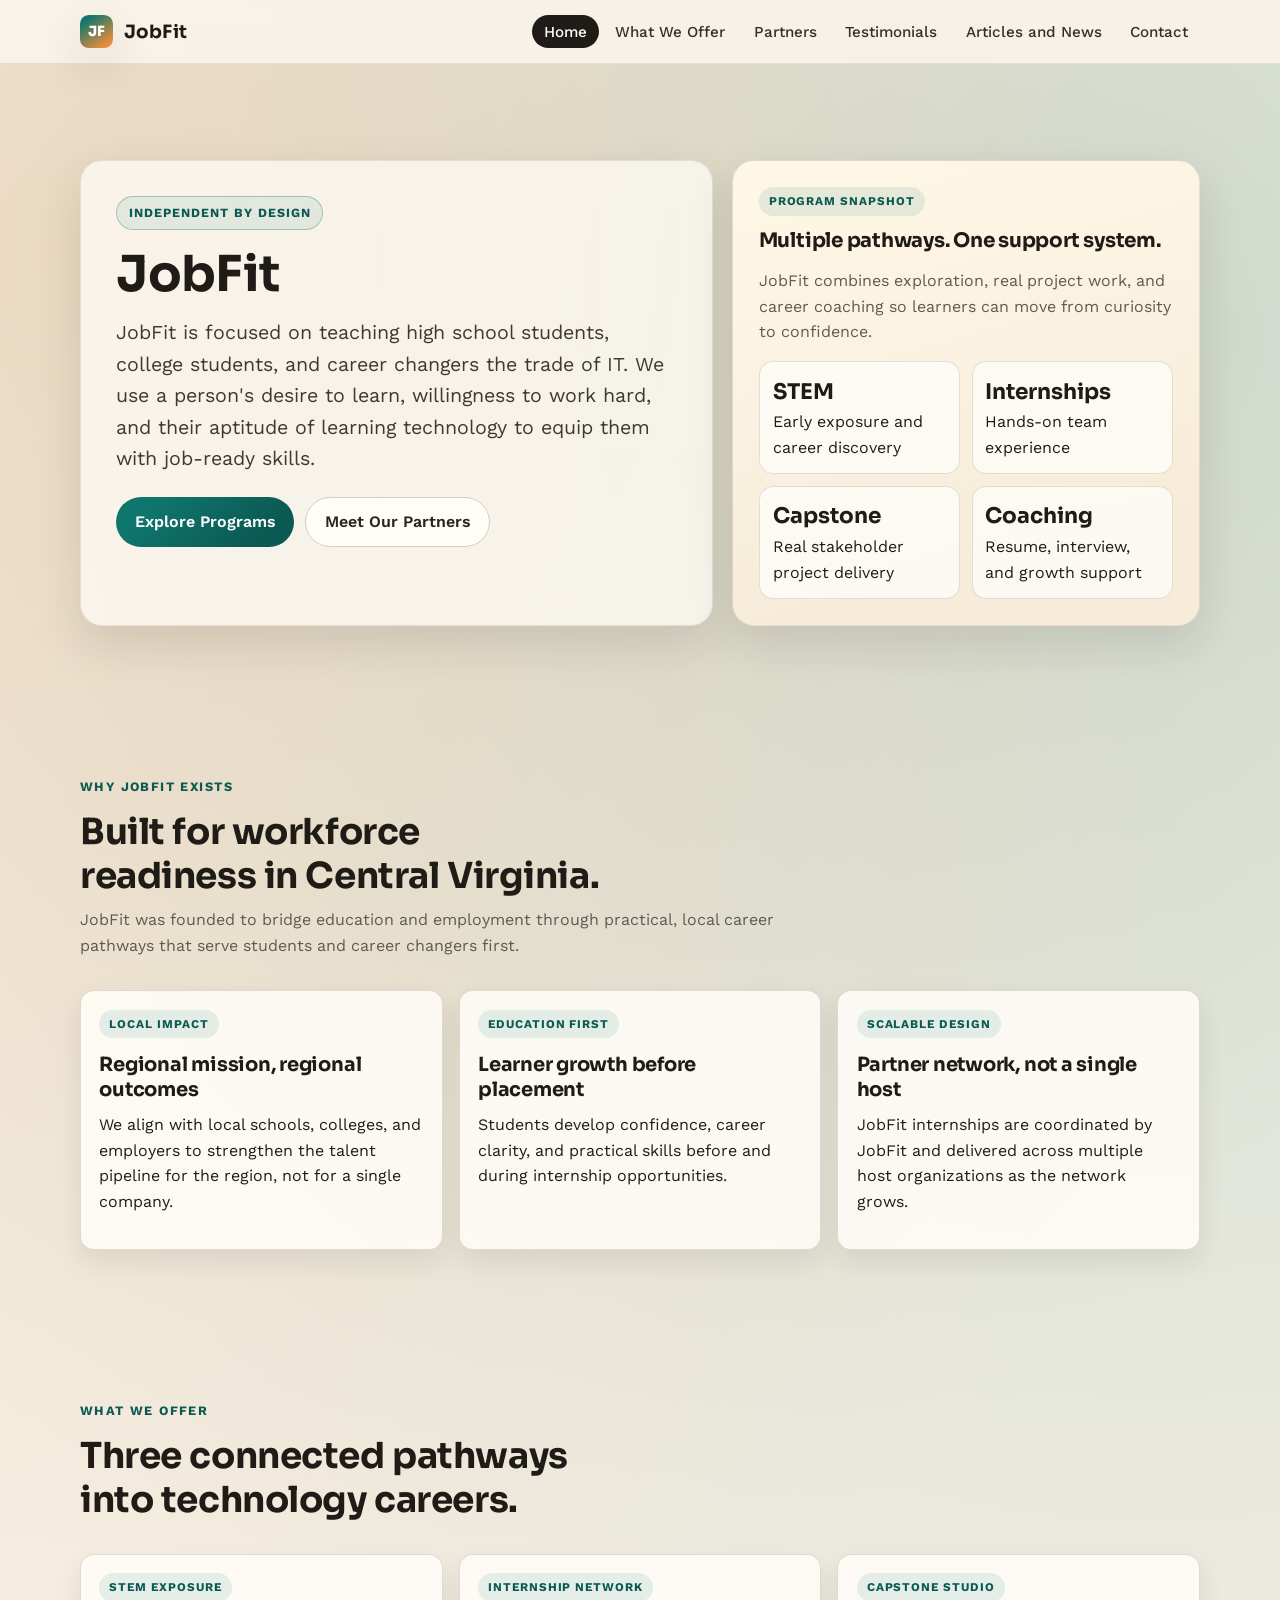
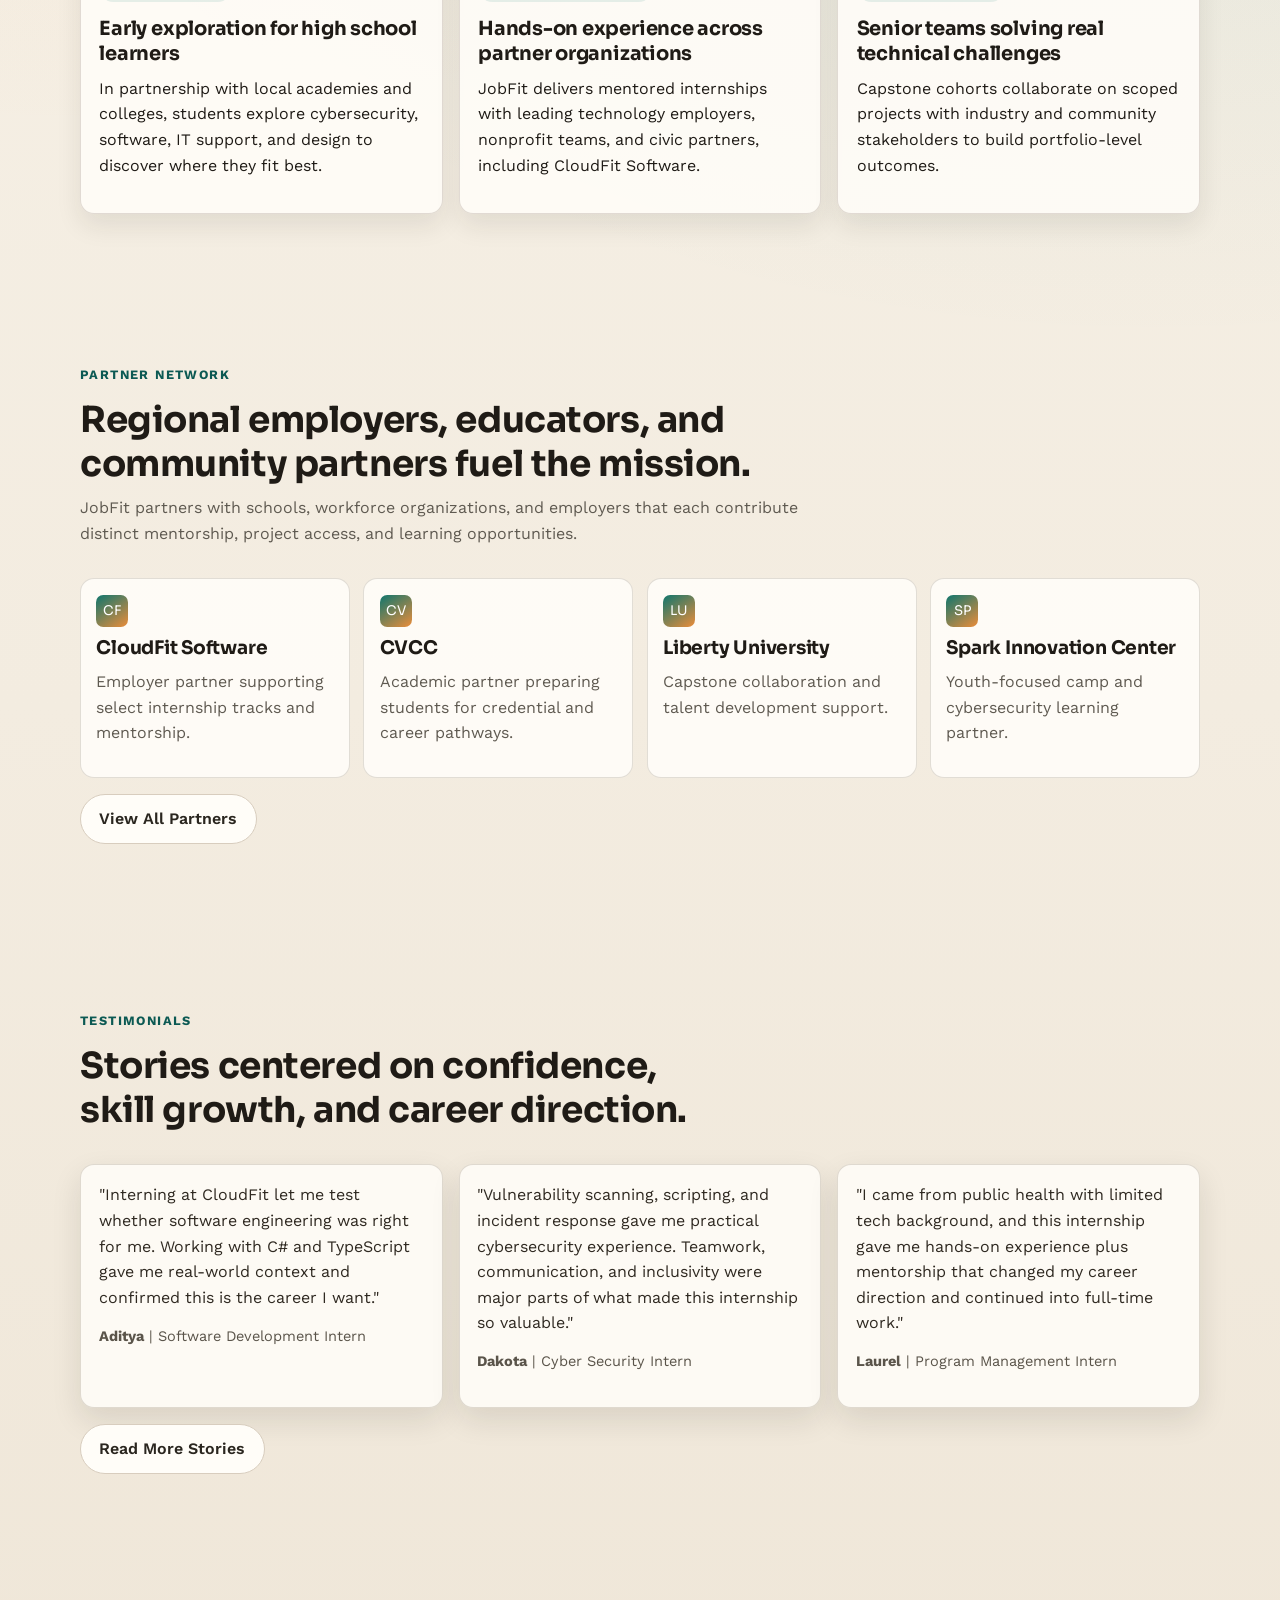
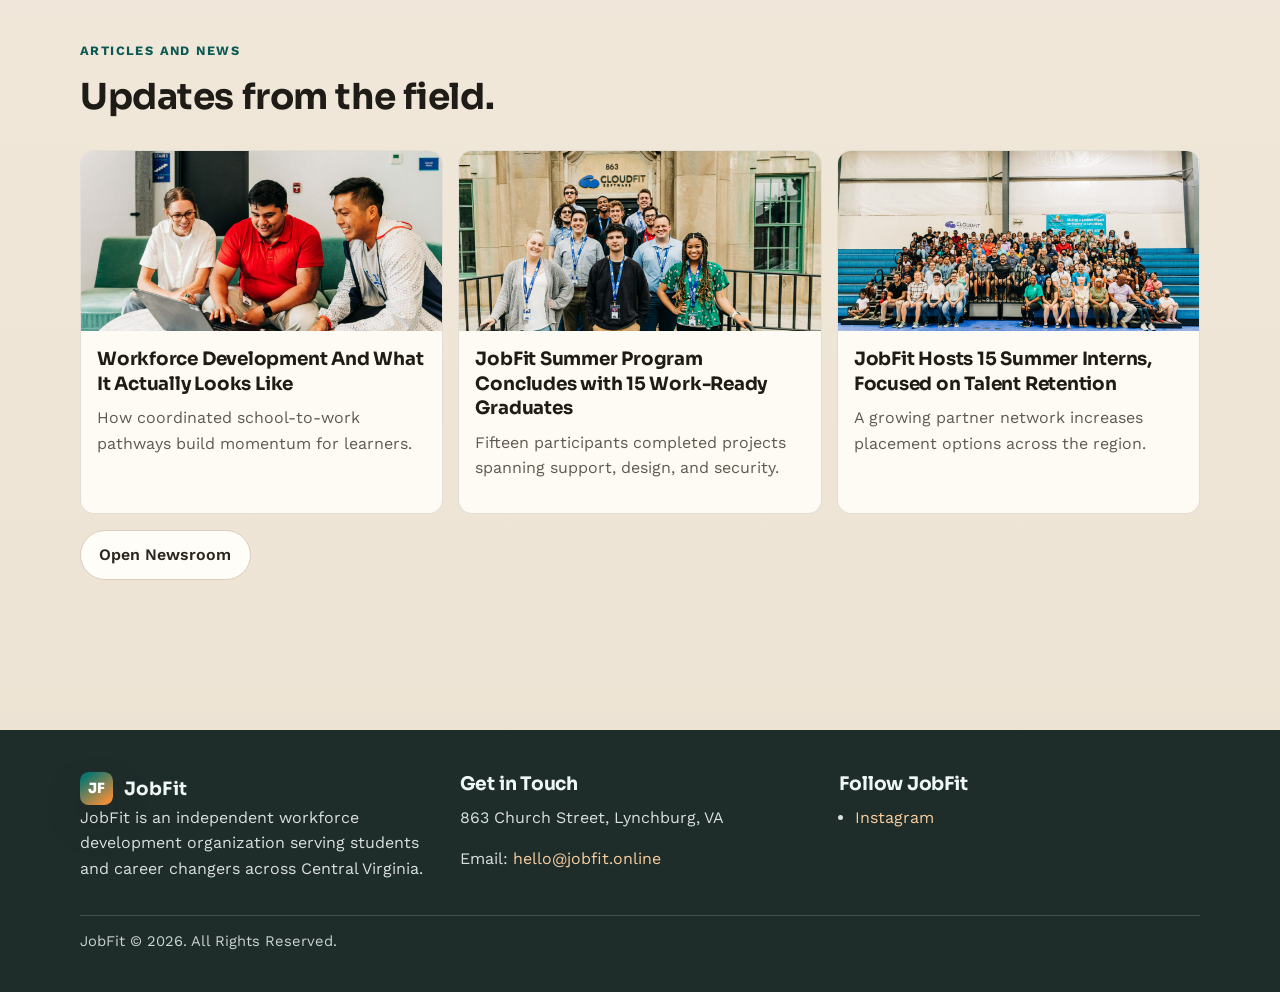
==== index.html @ f9263c1a "Add files via upload" ====
<!doctype html>
<html lang="en">
  <head>
    <meta charset="UTF-8" />
    <meta name="viewport" content="width=device-width, initial-scale=1.0" />
    <title>JobFit | Workforce Readiness for Central Virginia</title>
    <meta
      name="description"
      content="JobFit is an independent workforce development organization connecting students and career changers to hands-on IT pathways and internship opportunities."
    />
    <link rel="stylesheet" href="styles.css" />
    <link rel="icon" type="image/svg+xml" href="favicon.svg" />
  </head>
  <body data-page="home">
    <header class="site-header">
      <div class="container header-inner">
        <a class="brand" href="index.html" aria-label="JobFit home">
          <span class="brand-mark">JF</span>
          <span class="brand-title">JobFit</span>
        </a>
        <button class="nav-toggle" type="button" data-nav-toggle aria-expanded="false" aria-label="Toggle site navigation">
          Menu
        </button>
        <nav class="site-nav" data-site-nav aria-label="Primary navigation">
          <ul class="nav-list">
            <li><a class="nav-link" data-page-link="home" href="index.html">Home</a></li>
            <li><a class="nav-link" data-page-link="offerings" href="offerings.html">What We Offer</a></li>
            <li><a class="nav-link" data-page-link="partners" href="partners.html">Partners</a></li>
            <li><a class="nav-link" data-page-link="testimonials" href="testimonials.html">Testimonials</a></li>
            <li><a class="nav-link" data-page-link="news" href="news.html">Articles and News</a></li>
            <li><a class="nav-link" data-page-link="contact" href="contact.html">Contact</a></li>
          </ul>
        </nav>
      </div>
    </header>

    <main>
      <section class="hero">
        <div class="container hero-grid">
          <div class="hero-text reveal">
            <span class="chip">Independent by Design</span>
            <h1 class="hero-title">JobFit</h1>
            <p>
              JobFit is focused on teaching high school students, college students, and career changers the trade of
              IT. We use a person's desire to learn, willingness to work hard, and their aptitude of learning
              technology to equip them with job-ready skills.
            </p>
            <div class="hero-actions">
              <a class="btn btn-primary" href="offerings.html">Explore Programs</a>
              <a class="btn btn-secondary" href="partners.html">Meet Our Partners</a>
            </div>
          </div>
          <aside class="hero-panel reveal" aria-label="Program highlights">
            <span class="kicker">Program Snapshot</span>
            <h3>Multiple pathways. One support system.</h3>
            <p class="muted">
              JobFit combines exploration, real project work, and career coaching so learners can move from curiosity to
              confidence.
            </p>
            <div class="metric-grid">
              <div class="metric">
                <strong>STEM</strong>
                Early exposure and career discovery
              </div>
              <div class="metric">
                <strong>Internships</strong>
                Hands-on team experience
              </div>
              <div class="metric">
                <strong>Capstone</strong>
                Real stakeholder project delivery
              </div>
              <div class="metric">
                <strong>Coaching</strong>
                Resume, interview, and growth support
              </div>
            </div>
          </aside>
        </div>
      </section>

      <section class="section">
        <div class="container">
          <div class="section-head reveal">
            <span class="eyebrow">Why JobFit Exists</span>
            <h2>Built for workforce readiness in Central Virginia.</h2>
            <p class="muted">
              JobFit was founded to bridge education and employment through practical, local career pathways that serve
              students and career changers first.
            </p>
          </div>
          <div class="card-grid">
            <article class="card reveal">
              <span class="kicker">Local Impact</span>
              <h3>Regional mission, regional outcomes</h3>
              <p>
                We align with local schools, colleges, and employers to strengthen the talent pipeline for the region,
                not for a single company.
              </p>
            </article>
            <article class="card reveal">
              <span class="kicker">Education First</span>
              <h3>Learner growth before placement</h3>
              <p>
                Students develop confidence, career clarity, and practical skills before and during internship
                opportunities.
              </p>
            </article>
            <article class="card reveal">
              <span class="kicker">Scalable Design</span>
              <h3>Partner network, not a single host</h3>
              <p>
                JobFit internships are coordinated by JobFit and delivered across multiple host organizations as the
                network grows.
              </p>
            </article>
          </div>
        </div>
      </section>

      <section class="section-tight">
        <div class="container">
          <div class="section-head reveal">
            <span class="eyebrow">What We Offer</span>
            <h2>Three connected pathways into technology careers.</h2>
          </div>
          <div class="card-grid">
            <article class="card reveal">
              <span class="kicker">STEM Exposure</span>
              <h3>Early exploration for high school learners</h3>
              <p>
                In partnership with local academies and colleges, students explore cybersecurity, software, IT support,
                and design to discover where they fit best.
              </p>
            </article>
            <article class="card reveal">
              <span class="kicker">Internship Network</span>
              <h3>Hands-on experience across partner organizations</h3>
              <p>
                JobFit delivers mentored internships with leading technology employers, nonprofit teams, and civic
                partners, including CloudFit Software.
              </p>
            </article>
            <article class="card reveal">
              <span class="kicker">Capstone Studio</span>
              <h3>Senior teams solving real technical challenges</h3>
              <p>
                Capstone cohorts collaborate on scoped projects with industry and community stakeholders to build
                portfolio-level outcomes.
              </p>
            </article>
          </div>
        </div>
      </section>

      <section class="section">
        <div class="container">
          <div class="section-head reveal">
            <span class="eyebrow">Partner Network</span>
            <h2>Regional employers, educators, and community partners fuel the mission.</h2>
            <p class="muted">
              JobFit partners with schools, workforce organizations, and employers that each contribute distinct
              mentorship, project access, and learning opportunities.
            </p>
          </div>
          <div class="logo-grid">
            <article class="logo-item reveal">
              <div class="logo-badge">CF</div>
              <h3>CloudFit Software</h3>
              <p class="muted">Employer partner supporting select internship tracks and mentorship.</p>
            </article>
            <article class="logo-item reveal">
              <div class="logo-badge">CV</div>
              <h3>CVCC</h3>
              <p class="muted">Academic partner preparing students for credential and career pathways.</p>
            </article>
            <article class="logo-item reveal">
              <div class="logo-badge">LU</div>
              <h3>Liberty University</h3>
              <p class="muted">Capstone collaboration and talent development support.</p>
            </article>
            <article class="logo-item reveal">
              <div class="logo-badge">SP</div>
              <h3>Spark Innovation Center</h3>
              <p class="muted">Youth-focused camp and cybersecurity learning partner.</p>
            </article>
          </div>
          <p class="reveal" style="margin-top: 1rem;">
            <a class="btn btn-secondary" href="partners.html">View All Partners</a>
          </p>
        </div>
      </section>

      <section class="section-tight">
        <div class="container">
          <div class="section-head reveal">
            <span class="eyebrow">Testimonials</span>
            <h2>Stories centered on confidence, skill growth, and career direction.</h2>
          </div>
          <div class="testimonial-grid">
            <article class="testimonial-card reveal">
              <blockquote>
                "Interning at CloudFit let me test whether software engineering was right for me. Working with C# and
                TypeScript gave me real-world context and confirmed this is the career I want."
              </blockquote>
              <p class="quote-meta"><strong>Aditya</strong> | Software Development Intern</p>
            </article>
            <article class="testimonial-card reveal">
              <blockquote>
                "Vulnerability scanning, scripting, and incident response gave me practical cybersecurity experience.
                Teamwork, communication, and inclusivity were major parts of what made this internship so valuable."
              </blockquote>
              <p class="quote-meta"><strong>Dakota</strong> | Cyber Security Intern</p>
            </article>
            <article class="testimonial-card reveal">
              <blockquote>
                "I came from public health with limited tech background, and this internship gave me hands-on
                experience plus mentorship that changed my career direction and continued into full-time work."
              </blockquote>
              <p class="quote-meta"><strong>Laurel</strong> | Program Management Intern</p>
            </article>
          </div>
          <p class="reveal" style="margin-top: 1rem;">
            <a class="btn btn-secondary" href="testimonials.html">Read More Stories</a>
          </p>
        </div>
      </section>

      <section class="section">
        <div class="container">
          <div class="section-head reveal">
            <span class="eyebrow">Articles and News</span>
            <h2>Updates from the field.</h2>
          </div>
          <div class="news-grid">
            <article class="news-card reveal">
              <img class="news-thumb" src="images/JobFit-article1.png" alt="Workforce Development article image" loading="lazy" />
              <div class="news-content">
                <h3>
                  <a href="https://www.opportunitylynchburg.com/workforce-development-and-what-it-actually-looks-like/" target="_blank" rel="noopener noreferrer">
                    Workforce Development And What It Actually Looks Like
                  </a>
                </h3>
                <p class="muted">How coordinated school-to-work pathways build momentum for learners.</p>
              </div>
            </article>
            <article class="news-card reveal">
              <img class="news-thumb" src="images/JobFit-article2.png" alt="JobFit summer program graduates article image" loading="lazy" />
              <div class="news-content">
                <h3>
                  <a href="https://www.opportunitylynchburg.com/jobfit-summer-program-concludes-with-15-workready-graduates/" target="_blank" rel="noopener noreferrer">
                    JobFit Summer Program Concludes with 15 Work-Ready Graduates
                  </a>
                </h3>
                <p class="muted">Fifteen participants completed projects spanning support, design, and security.</p>
              </div>
            </article>
            <article class="news-card reveal">
              <img class="news-thumb" src="images/JobFit-article3.png" alt="JobFit hosts 15 summer interns article image" loading="lazy" />
              <div class="news-content">
                <h3>
                  <a href="https://www.opportunitylynchburg.com/jobfit-hosts-15-summer-interns-focused-on-talent-retention/" target="_blank" rel="noopener noreferrer">
                    JobFit Hosts 15 Summer Interns, Focused on Talent Retention
                  </a>
                </h3>
                <p class="muted">A growing partner network increases placement options across the region.</p>
              </div>
            </article>
          </div>
          <p class="reveal" style="margin-top: 1rem;">
            <a class="btn btn-secondary" href="news.html">Open Newsroom</a>
          </p>
        </div>
      </section>

    </main>

    <footer class="site-footer">
      <div class="container footer-inner">
        <div class="footer-brand">
          <a class="brand" href="index.html" aria-label="JobFit home">
            <span class="brand-mark">JF</span>
            <span class="brand-title">JobFit</span>
          </a>
          <p>
            JobFit is an independent workforce development organization serving students and career changers across
            Central Virginia.
          </p>
        </div>
        <div class="footer-col">
          <h3>Get in Touch</h3>
          <p>863 Church Street, Lynchburg, VA</p>
          <p>Email: <a href="mailto:hello@jobfit.online">hello@jobfit.online</a></p>
        </div>
        <div class="footer-col">
          <h3>Follow JobFit</h3>
          <ul>
            <li><a href="https://www.instagram.com/jobfitlyh/" target="_blank" rel="noopener noreferrer">Instagram</a></li>
          </ul>
        </div>
      </div>
      <div class="container footer-bottom">
        <p>JobFit © <span class="js-year"></span>. All Rights Reserved.</p>
      </div>
    </footer>

    <script src="main.js" defer></script>
  </body>
</html>
---- styles.css ----
@import url('https://fonts.googleapis.com/css2?family=Sora:wght@500;600;700;800&family=Work+Sans:wght@400;500;600;700&display=swap');

:root {
  --bg: #f3ece0;
  --surface: #fffdf8;
  --surface-soft: #f7f1e6;
  --ink: #1f1b16;
  --muted: #5f5a51;
  --line: #d8cdbe;
  --accent: #0f766e;
  --accent-strong: #0b5953;
  --sun: #eb8d3a;
  --sun-soft: #f6be86;
  --font-body: 'Work Sans', sans-serif;
  --font-display: 'Sora', sans-serif;
  --radius-lg: 22px;
  --radius-md: 14px;
  --radius-sm: 10px;
  --shadow: 0 18px 45px rgba(31, 27, 22, 0.12);
}

* {
  box-sizing: border-box;
}

html {
  scroll-behavior: smooth;
}

body {
  margin: 0;
  color: var(--ink);
  font-family: var(--font-body);
  line-height: 1.6;
  background:
    radial-gradient(circle at 8% 6%, rgba(235, 141, 58, 0.2), transparent 36%),
    radial-gradient(circle at 90% 8%, rgba(15, 118, 110, 0.18), transparent 40%),
    linear-gradient(180deg, #f9f4eb 0%, var(--bg) 55%, #ece2d2 100%);
  min-height: 100vh;
}

a {
  color: inherit;
}

img {
  max-width: 100%;
}

h1,
h2,
h3,
h4 {
  margin: 0 0 0.6rem;
  line-height: 1.24;
  font-family: var(--font-display);
  letter-spacing: -0.012em;
}

p {
  margin: 0 0 1rem;
}

.container {
  width: min(1120px, calc(100% - 2.2rem));
  margin: 0 auto;
}

.section {
  padding: 5.2rem 0;
}

.section-tight {
  padding: 4rem 0;
}

.section-head {
  max-width: 720px;
  margin-bottom: 2rem;
}

.section-head h2 {
  font-size: clamp(1.8rem, 2.8vw, 2.75rem);
  line-height: 1.22;
  text-wrap: balance;
}

.eyebrow {
  display: inline-block;
  margin-bottom: 0.8rem;
  font-size: 0.8rem;
  font-weight: 700;
  letter-spacing: 0.11em;
  text-transform: uppercase;
  color: var(--accent-strong);
}

.muted {
  color: var(--muted);
}

.site-header {
  position: sticky;
  top: 0;
  z-index: 30;
  background: rgba(249, 244, 235, 0.92);
  backdrop-filter: blur(10px);
  border-bottom: 1px solid rgba(96, 85, 68, 0.12);
}

.header-inner {
  display: flex;
  align-items: center;
  justify-content: space-between;
  gap: 1rem;
  padding: 0.95rem 0;
  position: relative;
}

.brand {
  display: inline-flex;
  align-items: center;
  gap: 0.7rem;
  text-decoration: none;
  font-weight: 700;
  letter-spacing: 0.01em;
}

.brand-mark {
  width: 2.05rem;
  height: 2.05rem;
  border-radius: 0.55rem;
  display: grid;
  place-items: center;
  font-family: var(--font-display);
  font-size: 0.88rem;
  font-weight: 800;
  color: #fff;
  background: linear-gradient(145deg, var(--accent) 15%, var(--sun) 86%);
  box-shadow: var(--shadow);
}

.brand-title {
  font-family: var(--font-display);
  font-size: 1.15rem;
}

.site-nav {
  display: flex;
  align-items: center;
}

.nav-list {
  list-style: none;
  display: flex;
  gap: 0.28rem;
  margin: 0;
  padding: 0;
}

.nav-link {
  text-decoration: none;
  padding: 0.48rem 0.75rem;
  border-radius: 999px;
  font-size: 0.95rem;
  font-weight: 500;
  color: #363128;
  transition: background-color 180ms ease, color 180ms ease;
}

.nav-link:hover,
.nav-link:focus-visible {
  background: rgba(15, 118, 110, 0.12);
  color: var(--accent-strong);
  outline: none;
}

.nav-link.active {
  background: #1f1b16;
  color: #fff;
}

.nav-toggle {
  display: none;
  border: 1px solid var(--line);
  background: var(--surface);
  color: var(--ink);
  border-radius: var(--radius-sm);
  padding: 0.5rem 0.65rem;
  font-weight: 600;
  cursor: pointer;
}

.hero {
  padding: 6rem 0 4rem;
}

.hero-grid {
  display: grid;
  grid-template-columns: minmax(0, 1.15fr) minmax(0, 0.85fr);
  gap: 1.2rem;
  align-items: stretch;
}

.hero-text {
  background: rgba(255, 253, 248, 0.72);
  border: 1px solid rgba(90, 79, 59, 0.12);
  border-radius: var(--radius-lg);
  padding: clamp(1.45rem, 3vw, 2.2rem);
  box-shadow: var(--shadow);
}

.hero-title {
  font-size: clamp(1.8rem, 3.9vw, 3.1rem);
  line-height: 1.14;
  margin-bottom: 0.95rem;
}

.hero-text p {
  font-size: clamp(1.02rem, 1.9vw, 1.23rem);
  color: #3f392f;
  margin-bottom: 1.4rem;
}

.chip {
  display: inline-block;
  margin-bottom: 1rem;
  border: 1px solid rgba(15, 118, 110, 0.32);
  color: var(--accent-strong);
  border-radius: 999px;
  padding: 0.35rem 0.72rem;
  font-size: 0.78rem;
  font-weight: 700;
  letter-spacing: 0.08em;
  text-transform: uppercase;
  background: rgba(15, 118, 110, 0.09);
}

.hero-actions {
  display: flex;
  flex-wrap: wrap;
  gap: 0.7rem;
}

.btn {
  display: inline-flex;
  align-items: center;
  justify-content: center;
  text-decoration: none;
  font-weight: 600;
  border-radius: 999px;
  padding: 0.7rem 1.15rem;
  transition: transform 180ms ease, box-shadow 180ms ease;
}

.btn:hover,
.btn:focus-visible {
  transform: translateY(-2px);
  box-shadow: 0 10px 24px rgba(35, 30, 22, 0.16);
  outline: none;
}

.btn-primary {
  background: linear-gradient(135deg, var(--accent) 18%, var(--accent-strong) 82%);
  color: #fff;
}

.btn-secondary {
  background: var(--surface);
  border: 1px solid var(--line);
  color: #2a261f;
}

.hero-panel {
  border-radius: var(--radius-lg);
  background: linear-gradient(165deg, #fff7e7 0%, #f7ecda 80%);
  border: 1px solid rgba(95, 77, 54, 0.14);
  padding: clamp(1.2rem, 2vw, 1.8rem);
  box-shadow: var(--shadow);
}

.hero-panel h3 {
  font-size: 1.25rem;
  margin-bottom: 0.9rem;
}

.metric-grid {
  display: grid;
  grid-template-columns: repeat(2, minmax(0, 1fr));
  gap: 0.7rem;
  margin-top: 0.95rem;
}

.metric {
  border-radius: var(--radius-md);
  border: 1px solid rgba(86, 69, 49, 0.16);
  background: rgba(255, 255, 255, 0.66);
  padding: 0.8rem;
}

.metric strong {
  display: block;
  font-family: var(--font-display);
  font-size: 1.35rem;
}

.card-grid {
  display: grid;
  gap: 1rem;
  grid-template-columns: repeat(3, minmax(0, 1fr));
}

.card {
  border-radius: var(--radius-md);
  padding: 1.15rem;
  border: 1px solid rgba(94, 76, 55, 0.18);
  background: rgba(255, 253, 248, 0.86);
  box-shadow: 0 12px 26px rgba(34, 29, 23, 0.09);
}

.card h3 {
  font-size: 1.22rem;
  line-height: 1.3;
}

.kicker {
  display: inline-flex;
  align-items: center;
  gap: 0.45rem;
  border-radius: 999px;
  padding: 0.3rem 0.62rem;
  font-size: 0.74rem;
  font-weight: 700;
  letter-spacing: 0.08em;
  text-transform: uppercase;
  background: rgba(15, 118, 110, 0.1);
  color: var(--accent-strong);
  margin-bottom: 0.85rem;
}

.kicker.warn {
  background: rgba(235, 141, 58, 0.18);
  color: #8b4516;
}

.logo-grid {
  display: grid;
  grid-template-columns: repeat(4, minmax(0, 1fr));
  gap: 0.85rem;
}

.logo-item {
  border-radius: var(--radius-md);
  border: 1px solid rgba(86, 69, 48, 0.17);
  background: rgba(255, 253, 249, 0.9);
  padding: 0.95rem;
  min-height: 130px;
}

.logo-badge {
  width: 2rem;
  height: 2rem;
  border-radius: 0.45rem;
  background: linear-gradient(145deg, #0f766e, #eb8d3a);
  color: #fff;
  font-family: var(--font-display);
  font-size: 0.83rem;
  display: grid;
  place-items: center;
  margin-bottom: 0.6rem;
}

.testimonial-grid {
  display: grid;
  grid-template-columns: repeat(3, minmax(0, 1fr));
  gap: 1rem;
}

.testimonial-card {
  border-radius: var(--radius-md);
  border: 1px solid rgba(84, 66, 43, 0.18);
  background: rgba(255, 253, 248, 0.86);
  padding: 1.1rem;
  box-shadow: 0 12px 30px rgba(31, 28, 22, 0.11);
}

.testimonial-card blockquote {
  margin: 0 0 0.9rem;
  font-size: 1rem;
  color: #2f2921;
}

.quote-meta {
  margin-top: auto;
  font-size: 0.91rem;
  color: #5a544a;
}

.news-grid {
  display: grid;
  grid-template-columns: repeat(3, minmax(0, 1fr));
  gap: 0.95rem;
}

.news-card {
  border-radius: var(--radius-md);
  border: 1px solid rgba(94, 78, 58, 0.17);
  overflow: hidden;
  background: rgba(255, 253, 248, 0.9);
}

.news-thumb {
  width: 100%;
  height: 180px;
  object-fit: cover;
  display: block;
  background: var(--surface-soft);
}

.news-content {
  padding: 1rem;
}

.news-content h3 {
  font-size: 1.15rem;
  line-height: 1.32;
}

.news-content h3 a {
  text-decoration: none;
}

.news-content h3 a:hover,
.news-content h3 a:focus-visible {
  color: var(--accent-strong);
  text-decoration: underline;
}

.page-hero {
  padding: 4.8rem 0 2.4rem;
}

.page-hero .panel {
  border-radius: var(--radius-lg);
  border: 1px solid rgba(86, 69, 50, 0.16);
  background: rgba(255, 253, 248, 0.84);
  padding: clamp(1.4rem, 3vw, 2.15rem);
  box-shadow: var(--shadow);
}

.page-hero h1 {
  font-size: clamp(2rem, 4.2vw, 3.25rem);
}

.timeline {
  border-left: 3px solid rgba(15, 118, 110, 0.35);
  margin: 1rem 0;
  padding-left: 1rem;
}

.timeline-item {
  margin-bottom: 1rem;
}

.timeline-item h3 {
  margin-bottom: 0.2rem;
  font-size: 1.12rem;
}

.callout {
  border-radius: var(--radius-lg);
  border: 1px solid rgba(66, 118, 107, 0.23);
  background: linear-gradient(150deg, rgba(15, 118, 110, 0.12), rgba(235, 141, 58, 0.16));
  padding: 1.25rem;
}

.callout h3 {
  font-size: 1.3rem;
}

.partner-principles {
  display: grid;
  gap: 1rem;
  grid-template-columns: repeat(3, minmax(0, 1fr));
}

.principle {
  border-radius: var(--radius-md);
  border: 1px solid rgba(88, 70, 48, 0.18);
  background: rgba(255, 253, 248, 0.88);
  padding: 1rem;
}

.contact-grid {
  display: grid;
  grid-template-columns: minmax(0, 1fr) minmax(0, 0.88fr);
  gap: 1rem;
}

.contact-form,
.contact-card {
  border-radius: var(--radius-md);
  border: 1px solid rgba(88, 70, 49, 0.18);
  background: rgba(255, 253, 248, 0.88);
  padding: 1.1rem;
}

label {
  display: block;
  font-weight: 600;
  margin-bottom: 0.35rem;
}

input,
textarea,
select {
  width: 100%;
  border: 1px solid var(--line);
  border-radius: 0.68rem;
  padding: 0.68rem 0.75rem;
  font: inherit;
  color: var(--ink);
  background: #fff;
  margin-bottom: 0.85rem;
}

textarea {
  min-height: 140px;
  resize: vertical;
}

input:focus,
textarea:focus,
select:focus {
  outline: 2px solid rgba(15, 118, 110, 0.35);
  outline-offset: 1px;
}

.site-footer {
  background: #1e2c2a;
  color: #eef7f6;
  margin-top: 3.2rem;
}

.footer-inner {
  padding: 2.6rem 0 1.1rem;
  display: grid;
  gap: 1.2rem;
  grid-template-columns: repeat(3, minmax(0, 1fr));
}

.footer-brand p,
.footer-col p,
.footer-col li {
  color: rgba(237, 244, 243, 0.9);
}

.footer-col ul {
  margin: 0;
  padding-left: 1rem;
}

.footer-col a {
  color: #f9cf9f;
  text-decoration: none;
}

.footer-col a:hover,
.footer-col a:focus-visible {
  text-decoration: underline;
}

.footer-bottom {
  border-top: 1px solid rgba(210, 224, 222, 0.2);
  padding: 0.9rem 0 1.35rem;
  color: rgba(230, 240, 239, 0.86);
  font-size: 0.92rem;
}

.reveal {
  opacity: 0;
  transform: translateY(20px);
  transition: opacity 520ms ease, transform 520ms ease;
}

.reveal.visible {
  opacity: 1;
  transform: translateY(0);
}

@media (max-width: 1020px) {
  .hero-grid,
  .contact-grid {
    grid-template-columns: 1fr;
  }

  .card-grid,
  .testimonial-grid,
  .news-grid,
  .partner-principles {
    grid-template-columns: repeat(2, minmax(0, 1fr));
  }

  .logo-grid {
    grid-template-columns: repeat(3, minmax(0, 1fr));
  }

  .footer-inner {
    grid-template-columns: repeat(2, minmax(0, 1fr));
  }
}

@media (max-width: 860px) {
  .nav-toggle {
    display: inline-flex;
    align-items: center;
    justify-content: center;
  }

  .site-nav {
    position: absolute;
    top: calc(100% + 0.55rem);
    left: 0;
    right: 0;
    background: rgba(252, 248, 240, 0.98);
    border: 1px solid rgba(85, 71, 52, 0.15);
    border-radius: var(--radius-md);
    padding: 0.6rem;
    box-shadow: var(--shadow);
    opacity: 0;
    visibility: hidden;
    transform: translateY(-10px);
    transition: opacity 180ms ease, transform 180ms ease, visibility 180ms ease;
  }

  .site-nav.open {
    opacity: 1;
    visibility: visible;
    transform: translateY(0);
  }

  .nav-list {
    width: 100%;
    flex-direction: column;
    gap: 0.28rem;
  }

  .nav-link {
    display: block;
    width: 100%;
    text-align: left;
  }

  .hero {
    padding-top: 4.3rem;
  }
}

@media (max-width: 680px) {
  .container {
    width: min(1120px, calc(100% - 1.35rem));
  }

  .section {
    padding: 4rem 0;
  }

  .card-grid,
  .testimonial-grid,
  .news-grid,
  .partner-principles,
  .logo-grid,
  .metric-grid,
  .footer-inner {
    grid-template-columns: 1fr;
  }

  .hero-title {
    font-size: clamp(1.65rem, 6.2vw, 2.3rem);
  }
}
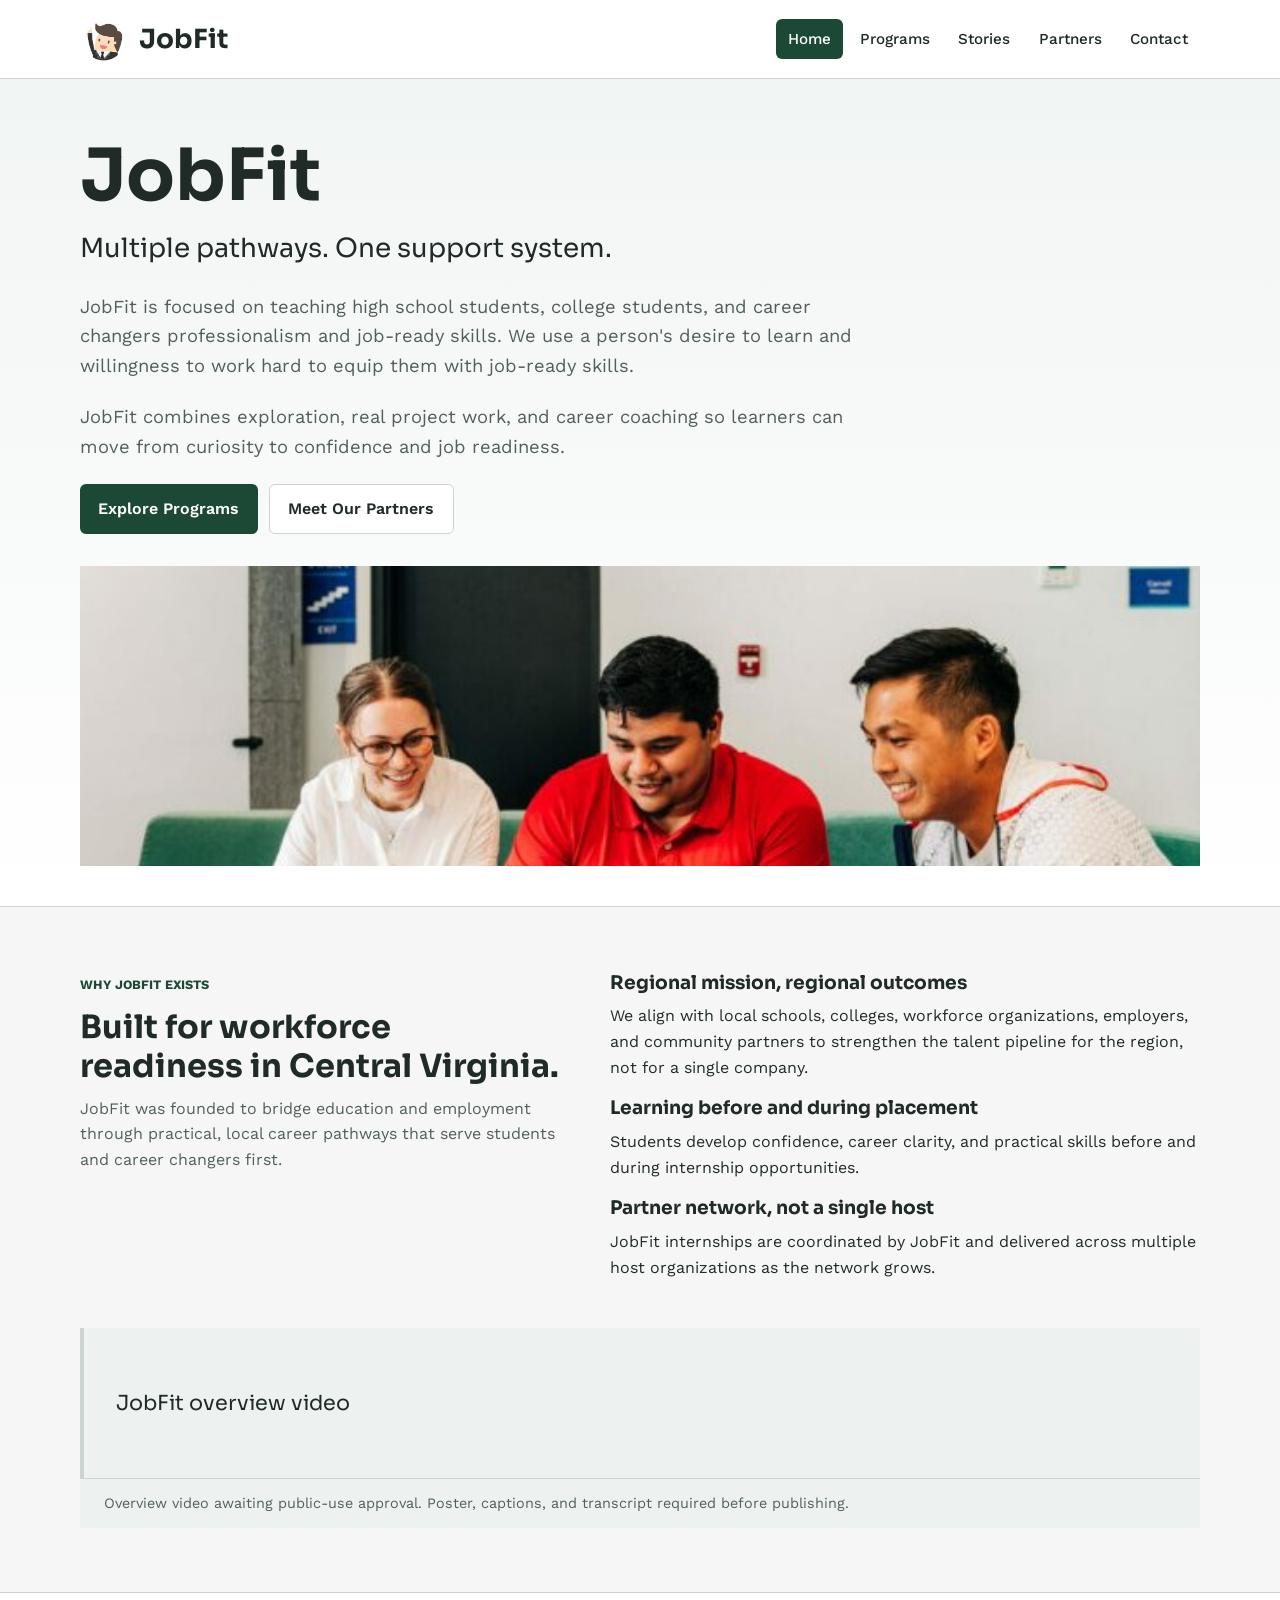
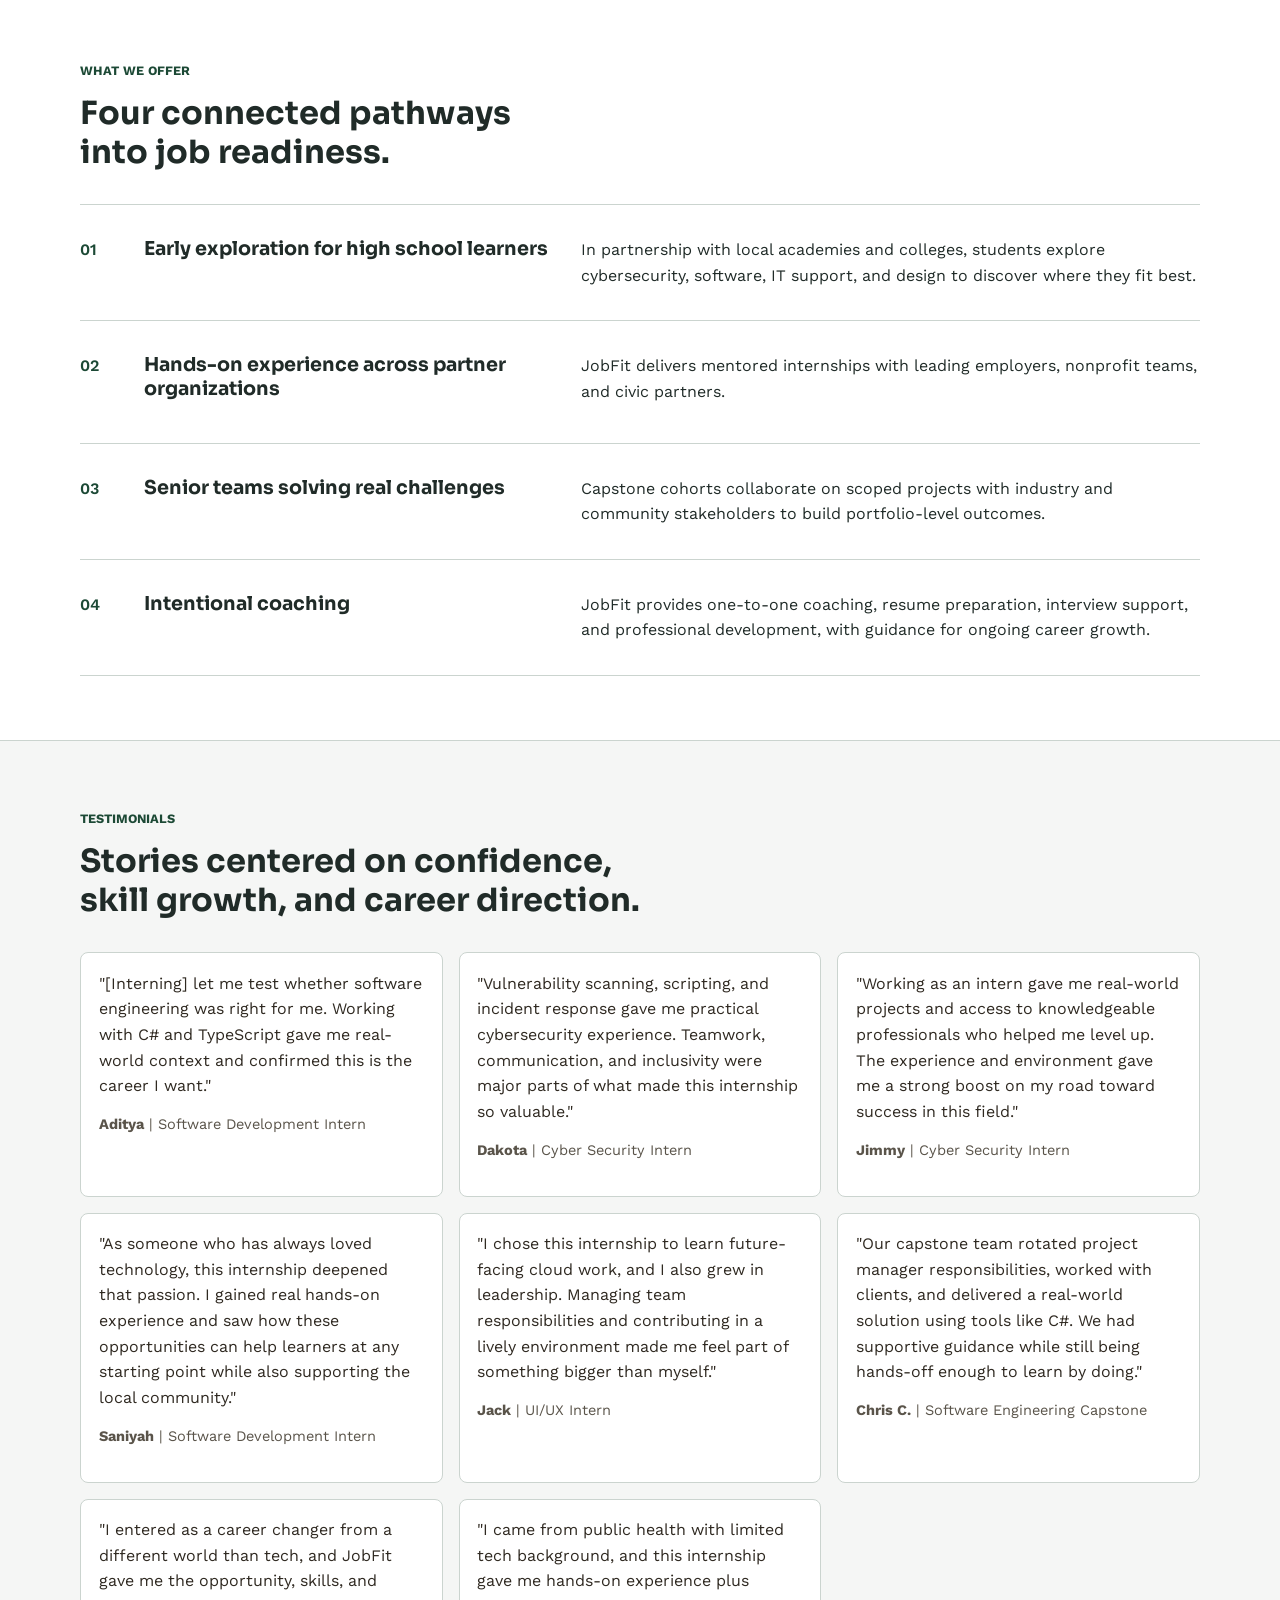
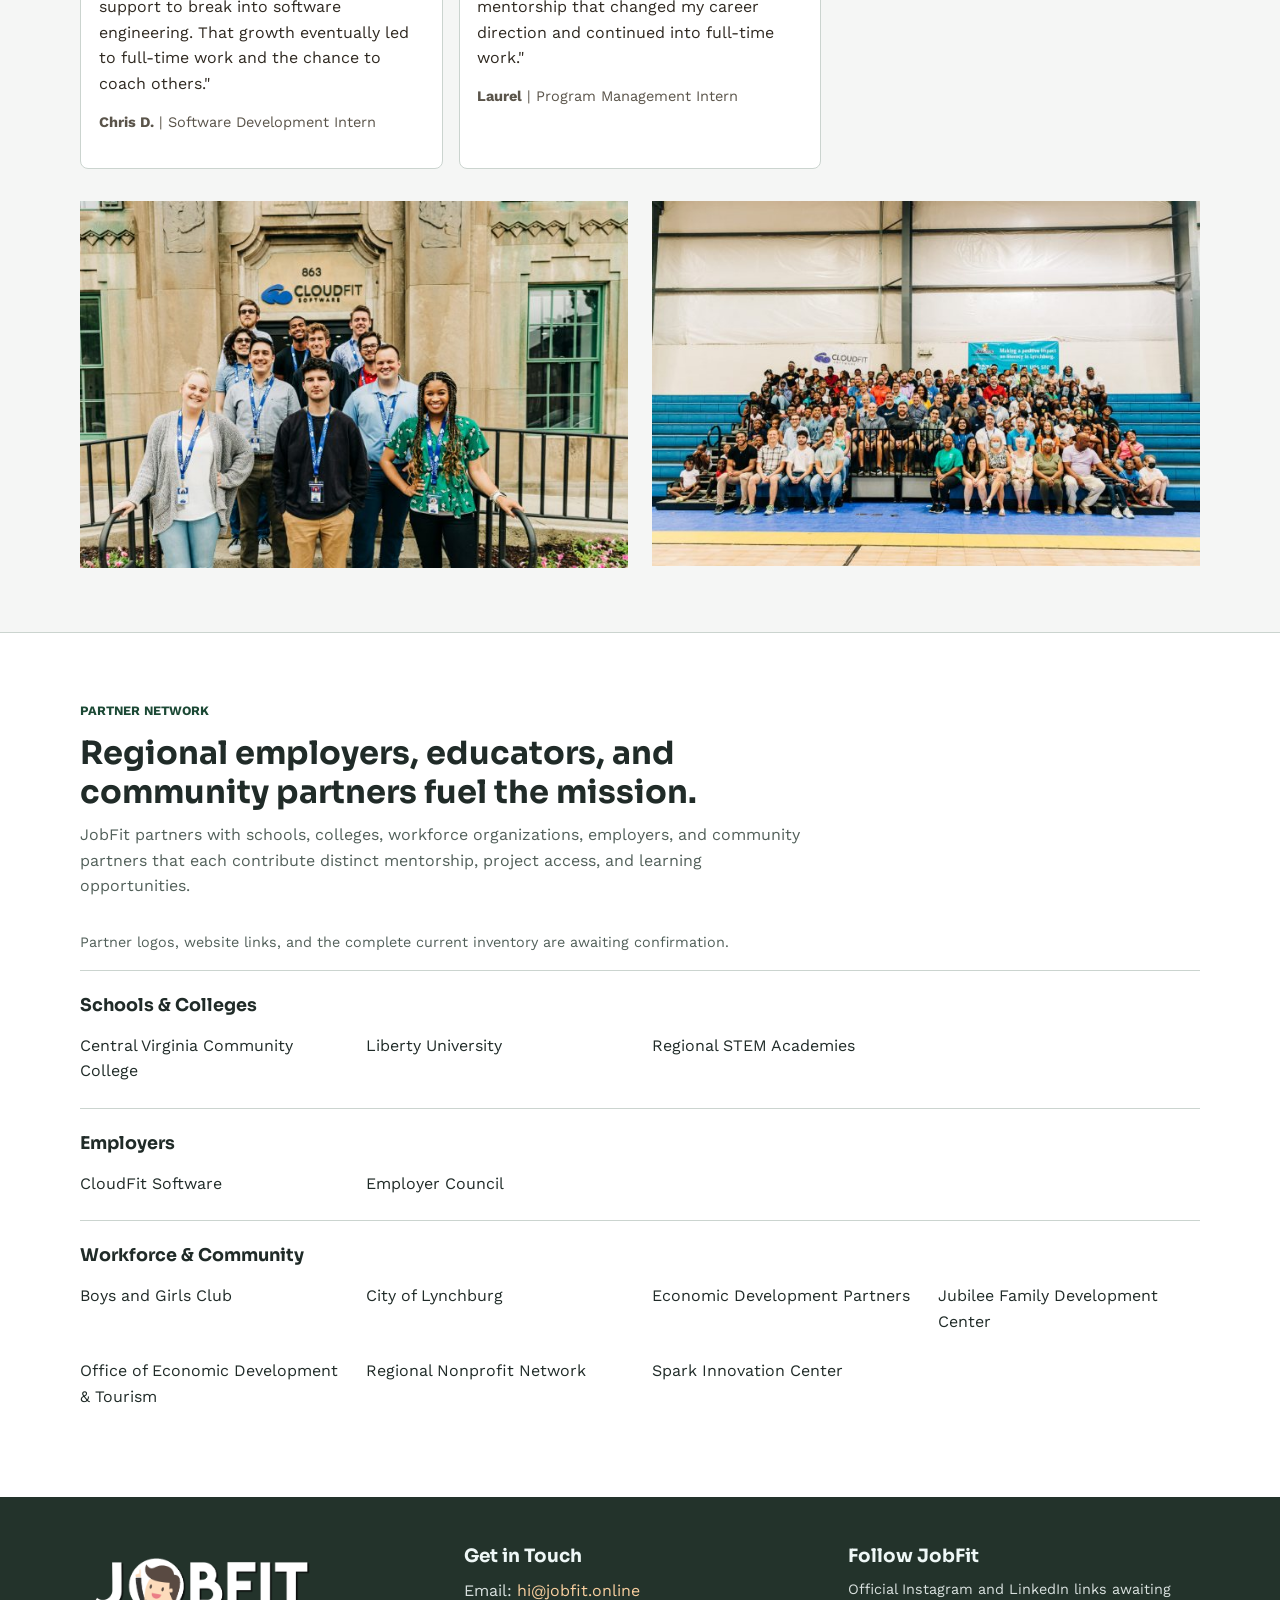
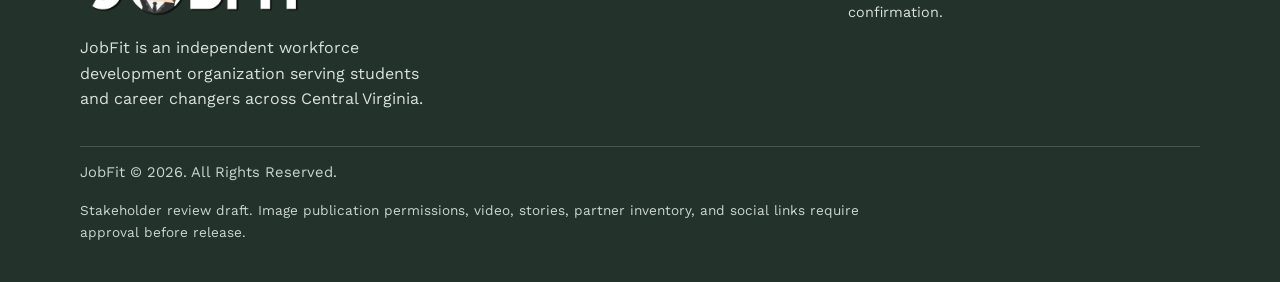
==== commit 7811df64: "initial implementation from feedback" ====
--- a/index.html
+++ b/index.html
@@ -4,306 +4,177 @@
     <meta charset="UTF-8" />
     <meta name="viewport" content="width=device-width, initial-scale=1.0" />
     <title>JobFit | Workforce Readiness for Central Virginia</title>
-    <meta
-      name="description"
-      content="JobFit is an independent workforce development organization connecting students and career changers to hands-on IT pathways and internship opportunities."
-    />
+    <meta name="description" content="JobFit connects high-school students, college students, and career changers in Central Virginia with career exploration, internships, real projects, and one-to-one coaching." />
     <link rel="stylesheet" href="styles.css" />
-    <link rel="icon" type="image/svg+xml" href="favicon.svg" />
+    <link rel="icon" type="image/png" href="images/jobfit-character-logo.png" />
   </head>
-  <body data-page="home">
+  <body data-page="home" class="one-page">
+    <a class="skip-link" href="#main">Skip to content</a>
     <header class="site-header">
       <div class="container header-inner">
-        <a class="brand" href="index.html" aria-label="JobFit home">
-          <span class="brand-mark">JF</span>
-          <span class="brand-title">JobFit</span>
-        </a>
-        <button class="nav-toggle" type="button" data-nav-toggle aria-expanded="false" aria-label="Toggle site navigation">
-          Menu
-        </button>
-        <nav class="site-nav" data-site-nav aria-label="Primary navigation">
+        <a class="brand" href="#home" aria-label="JobFit home"><img class="brand-character" src="images/jobfit-character-logo.png" width="310" height="314" alt="" /><span class="brand-title">JobFit</span></a>
+        <button class="nav-toggle" type="button" data-nav-toggle aria-expanded="false" aria-controls="primary-nav" aria-label="Toggle site navigation">Menu</button>
+        <nav id="primary-nav" class="site-nav" data-site-nav aria-label="Primary navigation">
           <ul class="nav-list">
-            <li><a class="nav-link" data-page-link="home" href="index.html">Home</a></li>
-            <li><a class="nav-link" data-page-link="offerings" href="offerings.html">What We Offer</a></li>
-            <li><a class="nav-link" data-page-link="partners" href="partners.html">Partners</a></li>
-            <li><a class="nav-link" data-page-link="testimonials" href="testimonials.html">Testimonials</a></li>
-            <li><a class="nav-link" data-page-link="news" href="news.html">Articles and News</a></li>
-            <li><a class="nav-link" data-page-link="contact" href="contact.html">Contact</a></li>
+            <li><a class="nav-link" href="#home">Home</a></li>
+            <li><a class="nav-link" href="#programs">Programs</a></li>
+            <li><a class="nav-link" href="#stories">Stories</a></li>
+            <li><a class="nav-link" href="#partners">Partners</a></li>
+            <li><a class="nav-link" href="#contact">Contact</a></li>
           </ul>
         </nav>
       </div>
     </header>
 
-    <main>
-      <section class="hero">
-        <div class="container hero-grid">
-          <div class="hero-text reveal">
-            <span class="chip">Independent by Design</span>
-            <h1 class="hero-title">JobFit</h1>
-            <p>
-              JobFit is focused on teaching high school students, college students, and career changers the trade of
-              IT. We use a person's desire to learn, willingness to work hard, and their aptitude of learning
-              technology to equip them with job-ready skills.
-            </p>
+    <main id="main" tabindex="-1">
+      <section id="home" class="hero" aria-labelledby="hero-title" tabindex="-1">
+        <div class="container">
+          <div class="hero-text">
+            <h1 id="hero-title" class="hero-title">JobFit</h1>
+            <p class="hero-lead">Multiple pathways. One support system.</p>
+            <p>JobFit is focused on teaching high school students, college students, and career changers professionalism and job-ready skills. We use a person's desire to learn and willingness to work hard to equip them with job-ready skills.</p>
+            <p>JobFit combines exploration, real project work, and career coaching so learners can move from curiosity to confidence and job readiness.</p>
             <div class="hero-actions">
-              <a class="btn btn-primary" href="offerings.html">Explore Programs</a>
-              <a class="btn btn-secondary" href="partners.html">Meet Our Partners</a>
+              <a class="btn btn-primary" href="#programs">Explore Programs</a>
+              <a class="btn btn-secondary" href="#partners">Meet Our Partners</a>
             </div>
           </div>
-          <aside class="hero-panel reveal" aria-label="Program highlights">
-            <span class="kicker">Program Snapshot</span>
-            <h3>Multiple pathways. One support system.</h3>
-            <p class="muted">
-              JobFit combines exploration, real project work, and career coaching so learners can move from curiosity to
-              confidence.
-            </p>
-            <div class="metric-grid">
-              <div class="metric">
-                <strong>STEM</strong>
-                Early exposure and career discovery
-              </div>
-              <div class="metric">
-                <strong>Internships</strong>
-                Hands-on team experience
-              </div>
-              <div class="metric">
-                <strong>Capstone</strong>
-                Real stakeholder project delivery
-              </div>
-              <div class="metric">
-                <strong>Coaching</strong>
-                Resume, interview, and growth support
-              </div>
-            </div>
-          </aside>
+          <figure class="hero-photo">
+            <img src="images/jobfit-collaboration.jpg" width="646" height="430" alt="Three people collaborating in a shared workspace." fetchpriority="high" />
+          </figure>
         </div>
       </section>
 
-      <section class="section">
+      <section class="section mission" aria-labelledby="mission-title">
+        <div class="container mission-grid">
+          <div class="section-head">
+            <span class="eyebrow">Why JobFit Exists</span>
+            <h2 id="mission-title">Built for workforce readiness in Central Virginia.</h2>
+            <p class="muted">JobFit was founded to bridge education and employment through practical, local career pathways that serve students and career changers first.</p>
+          </div>
+          <div>
+            <h3>Regional mission, regional outcomes</h3>
+            <p>We align with local schools, colleges, workforce organizations, employers, and community partners to strengthen the talent pipeline for the region, not for a single company.</p>
+            <h3>Learning before and during placement</h3>
+            <p>Students develop confidence, career clarity, and practical skills before and during internship opportunities.</p>
+            <h3>Partner network, not a single host</h3>
+            <p>JobFit internships are coordinated by JobFit and delivered across multiple host organizations as the network grows.</p>
+          </div>
+        </div>
         <div class="container">
-          <div class="section-head reveal">
-            <span class="eyebrow">Why JobFit Exists</span>
-            <h2>Built for workforce readiness in Central Virginia.</h2>
-            <p class="muted">
-              JobFit was founded to bridge education and employment through practical, local career pathways that serve
-              students and career changers first.
-            </p>
+          <figure class="hero-media media-pending" data-asset="overview-video" aria-labelledby="overview-caption">
+            <div class="media-slot"><p>JobFit overview video</p></div>
+            <figcaption id="overview-caption" class="approval-note">Overview video awaiting public-use approval. Poster, captions, and transcript required before publishing.</figcaption>
+          </figure>
+        </div>
+      </section>
+
+      <section id="programs" class="section" aria-labelledby="programs-title" tabindex="-1">
+        <div class="container">
+          <div class="section-head">
+            <span class="eyebrow">What We Offer</span>
+            <h2 id="programs-title">Four connected pathways into job readiness.</h2>
           </div>
-          <div class="card-grid">
-            <article class="card reveal">
-              <span class="kicker">Local Impact</span>
-              <h3>Regional mission, regional outcomes</h3>
-              <p>
-                We align with local schools, colleges, and employers to strengthen the talent pipeline for the region,
-                not for a single company.
-              </p>
+          <div class="program-list">
+            <article class="program-row">
+              <span class="program-number" aria-hidden="true">01</span>
+              <h3>Early exploration for high school learners</h3>
+              <div>
+                <p>In partnership with local academies and colleges, students explore cybersecurity, software, IT support, and design to discover where they fit best.</p>
+              </div>
             </article>
-            <article class="card reveal">
-              <span class="kicker">Education First</span>
-              <h3>Learner growth before placement</h3>
-              <p>
-                Students develop confidence, career clarity, and practical skills before and during internship
-                opportunities.
-              </p>
+            <article class="program-row">
+              <span class="program-number" aria-hidden="true">02</span>
+              <h3>Hands-on experience across partner organizations</h3>
+              <p>JobFit delivers mentored internships with leading employers, nonprofit teams, and civic partners.</p>
             </article>
-            <article class="card reveal">
-              <span class="kicker">Scalable Design</span>
-              <h3>Partner network, not a single host</h3>
-              <p>
-                JobFit internships are coordinated by JobFit and delivered across multiple host organizations as the
-                network grows.
-              </p>
+            <article class="program-row">
+              <span class="program-number" aria-hidden="true">03</span>
+              <h3>Senior teams solving real challenges</h3>
+              <p>Capstone cohorts collaborate on scoped projects with industry and community stakeholders to build portfolio-level outcomes.</p>
+            </article>
+            <article class="program-row">
+              <span class="program-number" aria-hidden="true">04</span><h3>Intentional coaching</h3>
+              <p>JobFit provides one-to-one coaching, resume preparation, interview support, and professional development, with guidance for ongoing career growth.</p>
             </article>
           </div>
         </div>
       </section>
 
-      <section class="section-tight">
+      <section id="stories" class="section stories-section" aria-labelledby="stories-title" tabindex="-1">
         <div class="container">
-          <div class="section-head reveal">
-            <span class="eyebrow">What We Offer</span>
-            <h2>Three connected pathways into technology careers.</h2>
-          </div>
-          <div class="card-grid">
-            <article class="card reveal">
-              <span class="kicker">STEM Exposure</span>
-              <h3>Early exploration for high school learners</h3>
-              <p>
-                In partnership with local academies and colleges, students explore cybersecurity, software, IT support,
-                and design to discover where they fit best.
-              </p>
+          <div class="section-head"><span class="eyebrow">Testimonials</span><h2 id="stories-title">Stories centered on confidence, skill growth, and career direction.</h2></div>
+          <div class="testimonial-grid">
+            <article class="testimonial-card">
+              <blockquote>"[Interning] let me test whether software engineering was right for me. Working with C# and TypeScript gave me real-world context and confirmed this is the career I want."</blockquote>
+              <p class="quote-meta"><strong>Aditya</strong> | Software Development Intern</p>
             </article>
-            <article class="card reveal">
-              <span class="kicker">Internship Network</span>
-              <h3>Hands-on experience across partner organizations</h3>
-              <p>
-                JobFit delivers mentored internships with leading technology employers, nonprofit teams, and civic
-                partners, including CloudFit Software.
-              </p>
+            <article class="testimonial-card">
+              <blockquote>"Vulnerability scanning, scripting, and incident response gave me practical cybersecurity experience. Teamwork, communication, and inclusivity were major parts of what made this internship so valuable."</blockquote>
+              <p class="quote-meta"><strong>Dakota</strong> | Cyber Security Intern</p>
             </article>
-            <article class="card reveal">
-              <span class="kicker">Capstone Studio</span>
-              <h3>Senior teams solving real technical challenges</h3>
-              <p>
-                Capstone cohorts collaborate on scoped projects with industry and community stakeholders to build
-                portfolio-level outcomes.
-              </p>
+            <article class="testimonial-card">
+              <blockquote>"Working as an intern gave me real-world projects and access to knowledgeable professionals who helped me level up. The experience and environment gave me a strong boost on my road toward success in this field."</blockquote>
+              <p class="quote-meta"><strong>Jimmy</strong> | Cyber Security Intern</p>
+            </article>
+            <article class="testimonial-card">
+              <blockquote>"As someone who has always loved technology, this internship deepened that passion. I gained real hands-on experience and saw how these opportunities can help learners at any starting point while also supporting the local community."</blockquote>
+              <p class="quote-meta"><strong>Saniyah</strong> | Software Development Intern</p>
+            </article>
+            <article class="testimonial-card">
+              <blockquote>"I chose this internship to learn future-facing cloud work, and I also grew in leadership. Managing team responsibilities and contributing in a lively environment made me feel part of something bigger than myself."</blockquote>
+              <p class="quote-meta"><strong>Jack</strong> | UI/UX Intern</p>
+            </article>
+            <article class="testimonial-card">
+              <blockquote>"Our capstone team rotated project manager responsibilities, worked with clients, and delivered a real-world solution using tools like C#. We had supportive guidance while still being hands-off enough to learn by doing."</blockquote>
+              <p class="quote-meta"><strong>Chris C.</strong> | Software Engineering Capstone</p>
+            </article>
+            <article class="testimonial-card">
+              <blockquote>"I entered as a career changer from a different world than tech, and JobFit gave me the opportunity, skills, and support to break into software engineering. That growth eventually led to full-time work and the chance to coach others."</blockquote>
+              <p class="quote-meta"><strong>Chris D.</strong> | Software Development Intern</p>
+            </article>
+            <article class="testimonial-card">
+              <blockquote>"I came from public health with limited tech background, and this internship gave me hands-on experience plus mentorship that changed my career direction and continued into full-time work."</blockquote>
+              <p class="quote-meta"><strong>Laurel</strong> | Program Management Intern</p>
             </article>
           </div>
+          <div class="people-gallery">
+            <figure><img src="images/jobfit-participant-group.jpg" width="646" height="433" alt="A group gathered on the steps outside a building." loading="lazy" /></figure>
+            <figure><img src="images/jobfit-community-gathering.jpg" width="648" height="432" alt="A large group gathered together on gym bleachers." loading="lazy" /></figure>
+          </div>
+          <template id="approved-story-template">
+            <article class="testimonial-card">
+              <figure class="story-person"><img class="participant-headshot" width="80" height="80" loading="lazy" data-field="headshot" /><figcaption><p class="quote-meta" data-field="name-and-role"></p></figcaption></figure>
+              <blockquote data-field="approved-quote"></blockquote>
+            </article>
+          </template>
         </div>
       </section>
 
-      <section class="section">
+      <section id="partners" class="section" aria-labelledby="partners-title" tabindex="-1">
         <div class="container">
-          <div class="section-head reveal">
-            <span class="eyebrow">Partner Network</span>
-            <h2>Regional employers, educators, and community partners fuel the mission.</h2>
-            <p class="muted">
-              JobFit partners with schools, workforce organizations, and employers that each contribute distinct
-              mentorship, project access, and learning opportunities.
-            </p>
+          <div class="section-head"><span class="eyebrow">Partner Network</span><h2 id="partners-title">Regional employers, educators, and community partners fuel the mission.</h2><p class="muted">JobFit partners with schools, colleges, workforce organizations, employers, and community partners that each contribute distinct mentorship, project access, and learning opportunities.</p></div>
+          <p class="approval-note">Partner logos, website links, and the complete current inventory are awaiting confirmation.</p>
+          <div class="partner-groups" data-asset="partner-directory">
+            <section class="partner-group" aria-labelledby="education-partners"><h3 id="education-partners">Schools &amp; Colleges</h3><ul class="partner-grid" data-partner-group="education"><li>Central Virginia Community College</li><li>Liberty University</li><li>Regional STEM Academies</li></ul></section>
+            <section class="partner-group" aria-labelledby="employer-partners"><h3 id="employer-partners">Employers</h3><ul class="partner-grid" data-partner-group="employers"><li>CloudFit Software</li><li>Employer Council</li></ul></section>
+            <section class="partner-group" aria-labelledby="community-partners"><h3 id="community-partners">Workforce &amp; Community</h3><ul class="partner-grid" data-partner-group="community"><li>Boys and Girls Club</li><li>City of Lynchburg</li><li>Economic Development Partners</li><li>Jubilee Family Development Center</li><li>Office of Economic Development &amp; Tourism</li><li>Regional Nonprofit Network</li><li>Spark Innovation Center</li></ul></section>
           </div>
-          <div class="logo-grid">
-            <article class="logo-item reveal">
-              <div class="logo-badge">CF</div>
-              <h3>CloudFit Software</h3>
-              <p class="muted">Employer partner supporting select internship tracks and mentorship.</p>
-            </article>
-            <article class="logo-item reveal">
-              <div class="logo-badge">CV</div>
-              <h3>CVCC</h3>
-              <p class="muted">Academic partner preparing students for credential and career pathways.</p>
-            </article>
-            <article class="logo-item reveal">
-              <div class="logo-badge">LU</div>
-              <h3>Liberty University</h3>
-              <p class="muted">Capstone collaboration and talent development support.</p>
-            </article>
-            <article class="logo-item reveal">
-              <div class="logo-badge">SP</div>
-              <h3>Spark Innovation Center</h3>
-              <p class="muted">Youth-focused camp and cybersecurity learning partner.</p>
-            </article>
-          </div>
-          <p class="reveal" style="margin-top: 1rem;">
-            <a class="btn btn-secondary" href="partners.html">View All Partners</a>
-          </p>
+          <template id="approved-partner-template">
+            <li><a class="partner-link" target="_blank" rel="noopener noreferrer"><span class="partner-logo"><img loading="lazy" width="180" height="90" alt="" data-field="logo" /></span><span data-field="name"></span><span class="visually-hidden"> (opens in a new tab)</span></a></li>
+          </template>
         </div>
       </section>
-
-      <section class="section-tight">
-        <div class="container">
-          <div class="section-head reveal">
-            <span class="eyebrow">Testimonials</span>
-            <h2>Stories centered on confidence, skill growth, and career direction.</h2>
-          </div>
-          <div class="testimonial-grid">
-            <article class="testimonial-card reveal">
-              <blockquote>
-                "Interning at CloudFit let me test whether software engineering was right for me. Working with C# and
-                TypeScript gave me real-world context and confirmed this is the career I want."
-              </blockquote>
-              <p class="quote-meta"><strong>Aditya</strong> | Software Development Intern</p>
-            </article>
-            <article class="testimonial-card reveal">
-              <blockquote>
-                "Vulnerability scanning, scripting, and incident response gave me practical cybersecurity experience.
-                Teamwork, communication, and inclusivity were major parts of what made this internship so valuable."
-              </blockquote>
-              <p class="quote-meta"><strong>Dakota</strong> | Cyber Security Intern</p>
-            </article>
-            <article class="testimonial-card reveal">
-              <blockquote>
-                "I came from public health with limited tech background, and this internship gave me hands-on
-                experience plus mentorship that changed my career direction and continued into full-time work."
-              </blockquote>
-              <p class="quote-meta"><strong>Laurel</strong> | Program Management Intern</p>
-            </article>
-          </div>
-          <p class="reveal" style="margin-top: 1rem;">
-            <a class="btn btn-secondary" href="testimonials.html">Read More Stories</a>
-          </p>
-        </div>
-      </section>
-
-      <section class="section">
-        <div class="container">
-          <div class="section-head reveal">
-            <span class="eyebrow">Articles and News</span>
-            <h2>Updates from the field.</h2>
-          </div>
-          <div class="news-grid">
-            <article class="news-card reveal">
-              <img class="news-thumb" src="images/JobFit-article1.png" alt="Workforce Development article image" loading="lazy" />
-              <div class="news-content">
-                <h3>
-                  <a href="https://www.opportunitylynchburg.com/workforce-development-and-what-it-actually-looks-like/" target="_blank" rel="noopener noreferrer">
-                    Workforce Development And What It Actually Looks Like
-                  </a>
-                </h3>
-                <p class="muted">How coordinated school-to-work pathways build momentum for learners.</p>
-              </div>
-            </article>
-            <article class="news-card reveal">
-              <img class="news-thumb" src="images/JobFit-article2.png" alt="JobFit summer program graduates article image" loading="lazy" />
-              <div class="news-content">
-                <h3>
-                  <a href="https://www.opportunitylynchburg.com/jobfit-summer-program-concludes-with-15-workready-graduates/" target="_blank" rel="noopener noreferrer">
-                    JobFit Summer Program Concludes with 15 Work-Ready Graduates
-                  </a>
-                </h3>
-                <p class="muted">Fifteen participants completed projects spanning support, design, and security.</p>
-              </div>
-            </article>
-            <article class="news-card reveal">
-              <img class="news-thumb" src="images/JobFit-article3.png" alt="JobFit hosts 15 summer interns article image" loading="lazy" />
-              <div class="news-content">
-                <h3>
-                  <a href="https://www.opportunitylynchburg.com/jobfit-hosts-15-summer-interns-focused-on-talent-retention/" target="_blank" rel="noopener noreferrer">
-                    JobFit Hosts 15 Summer Interns, Focused on Talent Retention
-                  </a>
-                </h3>
-                <p class="muted">A growing partner network increases placement options across the region.</p>
-              </div>
-            </article>
-          </div>
-          <p class="reveal" style="margin-top: 1rem;">
-            <a class="btn btn-secondary" href="news.html">Open Newsroom</a>
-          </p>
-        </div>
-      </section>
-
     </main>
 
-    <footer class="site-footer">
+    <footer id="contact" class="site-footer" aria-labelledby="contact-title" tabindex="-1">
       <div class="container footer-inner">
-        <div class="footer-brand">
-          <a class="brand" href="index.html" aria-label="JobFit home">
-            <span class="brand-mark">JF</span>
-            <span class="brand-title">JobFit</span>
-          </a>
-          <p>
-            JobFit is an independent workforce development organization serving students and career changers across
-            Central Virginia.
-          </p>
-        </div>
-        <div class="footer-col">
-          <h3>Get in Touch</h3>
-          <p>863 Church Street, Lynchburg, VA</p>
-          <p>Email: <a href="mailto:hello@jobfit.online">hello@jobfit.online</a></p>
-        </div>
-        <div class="footer-col">
-          <h3>Follow JobFit</h3>
-          <ul>
-            <li><a href="https://www.instagram.com/jobfitlyh/" target="_blank" rel="noopener noreferrer">Instagram</a></li>
-          </ul>
-        </div>
+        <div class="footer-brand"><a class="brand" href="#home" aria-label="JobFit home"><img class="brand-wordmark" src="images/jobfit-wordmark-white.png" width="1203" height="412" alt="JobFit" loading="lazy" /></a><p>JobFit is an independent workforce development organization serving students and career changers across Central Virginia.</p></div>
+        <div class="footer-col"><h2 id="contact-title">Get in Touch</h2><p>Email: <a href="mailto:hi@jobfit.online">hi@jobfit.online</a></p></div>
+        <div class="footer-col" data-asset="social-links"><h2>Follow JobFit</h2><p class="approval-note">Official Instagram and LinkedIn links awaiting confirmation.</p></div>
       </div>
-      <div class="container footer-bottom">
-        <p>JobFit © <span class="js-year"></span>. All Rights Reserved.</p>
-      </div>
+      <div class="container footer-bottom"><p>JobFit &copy; <span class="js-year">2026</span>. All Rights Reserved.</p><p class="review-status">Stakeholder review draft. Image publication permissions, video, stories, partner inventory, and social links require approval before release.</p></div>
     </footer>
-
     <script src="main.js" defer></script>
   </body>
-</html>
+</html>
--- a/styles.css
+++ b/styles.css
@@ -679,3 +679,455 @@
     font-size: clamp(1.65rem, 6.2vw, 2.3rem);
   }
 }
+
+.one-page {
+  --bg: #f5f6f5;
+  --surface: #ffffff;
+  --surface-soft: #edf2f0;
+  --ink: #202b28;
+  --muted: #52605a;
+  --line: #cbd4cf;
+  --accent: #286348;
+  --accent-strong: #1c4935;
+  --radius-md: 8px;
+  --radius-sm: 6px;
+  background: var(--surface);
+  overflow-wrap: anywhere;
+}
+
+.one-page :is(h1, h2, h3, .brand, .eyebrow) {
+  letter-spacing: 0;
+}
+
+.one-page :is(main, section, footer)[id] {
+  scroll-margin-top: 6rem;
+}
+
+.one-page :focus-visible {
+  outline: 3px solid #986300;
+  outline-offset: 5px;
+}
+
+.skip-link {
+  position: fixed;
+  top: 0.6rem;
+  left: 1rem;
+  z-index: 100;
+  transform: translateY(-180%);
+  padding: 0.7rem 1rem;
+  background: var(--surface);
+  color: var(--ink);
+}
+
+.skip-link:focus {
+  transform: translateY(0);
+}
+
+.visually-hidden {
+  position: absolute;
+  width: 1px;
+  height: 1px;
+  padding: 0;
+  margin: -1px;
+  overflow: hidden;
+  clip-path: inset(50%);
+  white-space: nowrap;
+  border: 0;
+}
+
+.one-page .site-header {
+  background: rgba(255, 255, 255, 0.97);
+  border-color: var(--line);
+}
+
+.one-page .brand-title {
+  font-size: 1.65rem;
+}
+
+.brand-character {
+  display: block;
+  width: 48px;
+  height: 48px;
+  object-fit: contain;
+}
+
+.brand-wordmark {
+  display: block;
+  width: 240px;
+  max-width: 100%;
+  height: auto;
+}
+
+.hero-photo {
+  margin: 2rem 0 0;
+}
+
+.hero-photo img {
+  display: block;
+  width: 100%;
+  height: 300px;
+  object-fit: cover;
+  object-position: center 25%;
+}
+
+.people-gallery {
+  display: grid;
+  grid-template-columns: repeat(2, minmax(0, 1fr));
+  gap: 1.5rem;
+  margin-top: 2rem;
+}
+
+.people-gallery figure {
+  margin: 0;
+}
+
+.people-gallery img {
+  display: block;
+  width: 100%;
+  height: auto;
+}
+
+.one-page .nav-link {
+  display: block;
+  border-radius: 6px;
+  color: var(--ink);
+}
+
+.one-page .nav-link:hover {
+  background: var(--surface-soft);
+}
+
+.one-page .nav-link.active,
+.one-page .nav-link.active:hover {
+  background: var(--accent-strong);
+  color: #fff;
+}
+
+.one-page .hero {
+  padding: 3.5rem 0 2.5rem;
+  background: linear-gradient(180deg, #f1f5f3, #ffffff);
+}
+
+.one-page .hero-text {
+  max-width: 800px;
+  padding: 0;
+  border: 0;
+  border-radius: 0;
+  background: transparent;
+  box-shadow: none;
+}
+
+.one-page .hero-title {
+  font-size: 4.5rem;
+  margin-bottom: 0.6rem;
+}
+
+.one-page .hero-text p {
+  font-size: 1.15rem;
+  color: var(--muted);
+}
+
+.one-page .hero-text .hero-lead {
+  font-family: var(--font-display);
+  font-size: 1.65rem;
+  color: var(--ink);
+}
+
+.one-page .btn {
+  min-height: 48px;
+  border-radius: 6px;
+}
+
+.one-page .btn-primary {
+  background: var(--accent-strong);
+}
+
+.one-page .btn-secondary {
+  color: var(--ink);
+}
+
+.media-pending {
+  margin: 0;
+  min-width: 0;
+  background: var(--surface-soft);
+}
+
+.hero-media {
+  margin-top: 2rem;
+}
+
+.media-slot {
+  display: flex;
+  flex-direction: column;
+  align-items: flex-start;
+  justify-content: center;
+  min-height: 150px;
+  padding: 1.5rem 2rem;
+  border-left: 4px solid var(--line);
+}
+
+.media-slot p {
+  font-family: var(--font-display);
+  font-size: 1.3rem;
+  margin: 0;
+}
+
+.media-pending .approval-note {
+  margin: 0;
+  padding: 0.8rem 1.5rem;
+  border-top: 1px solid var(--line);
+}
+
+.hero-media :is(video, iframe),
+.people-media > img {
+  display: block;
+  width: 100%;
+  aspect-ratio: 16 / 9;
+  object-fit: cover;
+  border: 0;
+}
+
+.one-page .section {
+  padding: 4rem 0;
+}
+
+.one-page .section-head h2 {
+  font-size: 2rem;
+}
+
+.one-page :is(.mission, .stories-section) {
+  background: var(--bg);
+  border-block: 1px solid var(--line);
+}
+
+.mission-grid {
+  display: grid;
+  grid-template-columns: minmax(0, 0.9fr) minmax(0, 1.1fr);
+  gap: 3rem;
+}
+
+.program-row {
+  display: grid;
+  grid-template-columns: 2.5rem minmax(0, 0.8fr) minmax(0, 1.2fr);
+  gap: 1.5rem;
+  padding: 2rem 0;
+  border-top: 1px solid var(--line);
+}
+
+.program-row:last-child {
+  border-bottom: 1px solid var(--line);
+}
+
+.program-row h3 {
+  font-size: 1.2rem;
+}
+
+.program-row p:last-child {
+  margin-bottom: 0;
+}
+
+.program-number {
+  color: var(--accent-strong);
+  font-weight: 600;
+}
+
+.story-layout {
+  display: grid;
+  grid-template-columns: minmax(0, 1fr) minmax(0, 1fr);
+  align-items: center;
+  gap: 2.5rem;
+}
+
+.approval-note,
+.directory-pending {
+  font-size: 0.9rem;
+  color: var(--muted);
+}
+
+.partner-group {
+  padding: 1.5rem 0;
+  border-top: 1px solid var(--line);
+}
+
+.partner-group h3 {
+  font-size: 1.1rem;
+}
+
+.partner-grid {
+  display: grid;
+  grid-template-columns: repeat(4, minmax(0, 1fr));
+  list-style: none;
+  gap: 1.5rem;
+  padding: 0;
+  margin: 1rem 0 0;
+}
+
+.directory-pending {
+  grid-column: 1 / -1;
+}
+
+.partner-link {
+  display: flex;
+  flex-direction: column;
+  gap: 0.75rem;
+  text-underline-offset: 4px;
+}
+
+.partner-logo {
+  display: grid;
+  place-items: center;
+  height: 110px;
+}
+
+.partner-logo img {
+  width: 100%;
+  height: 90px;
+  object-fit: contain;
+}
+
+.story-person {
+  display: flex;
+  align-items: center;
+  gap: 1rem;
+  margin: 0 0 1rem;
+}
+
+.participant-headshot {
+  flex-shrink: 0;
+  width: 80px;
+  height: 80px;
+  border-radius: 50%;
+  object-fit: cover;
+}
+
+.one-page .testimonial-card {
+  background: var(--surface);
+  border-color: var(--line);
+  box-shadow: none;
+}
+
+.one-page .site-footer {
+  margin-top: 0;
+  background: #23332b;
+}
+
+.one-page .footer-col h2 {
+  font-size: 1.15rem;
+}
+
+.one-page .footer-inner {
+  padding-top: 3rem;
+  gap: 2rem;
+}
+
+.one-page .review-status {
+  max-width: 800px;
+  font-size: 0.85rem;
+}
+
+@media (max-width: 860px) {
+  .one-page .site-nav {
+    background: var(--surface);
+    border-color: var(--line);
+    max-height: calc(100dvh - 6rem);
+    overflow-y: auto;
+  }
+
+  .one-page .nav-link {
+    min-height: 44px;
+  }
+
+  .program-row {
+    grid-template-columns: 2rem minmax(0, 1fr);
+  }
+
+  .program-row > :last-child {
+    grid-column: 2;
+  }
+
+  .partner-grid {
+    grid-template-columns: repeat(2, minmax(0, 1fr));
+  }
+
+  .mission-grid,
+  .story-layout {
+    grid-template-columns: 1fr;
+    gap: 1.5rem;
+  }
+
+  .mission-grid .section-head {
+    margin-bottom: 0;
+  }
+}
+
+@media (max-width: 680px) {
+  .one-page .container {
+    width: calc(100% - 2rem);
+  }
+
+  .one-page .hero {
+    padding: 1.5rem 0;
+  }
+
+  .one-page .hero-media {
+    margin-top: 1rem;
+  }
+
+  .one-page .hero-media .media-slot {
+    min-height: 72px;
+    padding: 0.75rem 1.25rem;
+  }
+
+  .one-page .hero-media .media-slot .eyebrow {
+    margin-bottom: 0.25rem;
+  }
+
+  .one-page .hero-title {
+    font-size: 3rem;
+  }
+
+  .hero-photo {
+    margin-top: 1.5rem;
+  }
+
+  .hero-photo img {
+    height: auto;
+  }
+
+  .people-gallery {
+    grid-template-columns: 1fr;
+  }
+
+  .one-page .hero-text .hero-lead {
+    font-size: 1.35rem;
+  }
+
+  .one-page .section-head h2 {
+    font-size: 1.65rem;
+  }
+
+  .one-page .section {
+    padding: 3rem 0;
+  }
+
+  .program-row {
+    gap: 0.75rem;
+  }
+
+  .media-slot {
+    padding: 1.25rem;
+  }
+}
+
+@media (prefers-reduced-motion: reduce) {
+  html {
+    scroll-behavior: auto;
+  }
+
+  .one-page *,
+  .one-page *::before,
+  .one-page *::after {
+    transition: none;
+    animation: none;
+  }
+}
